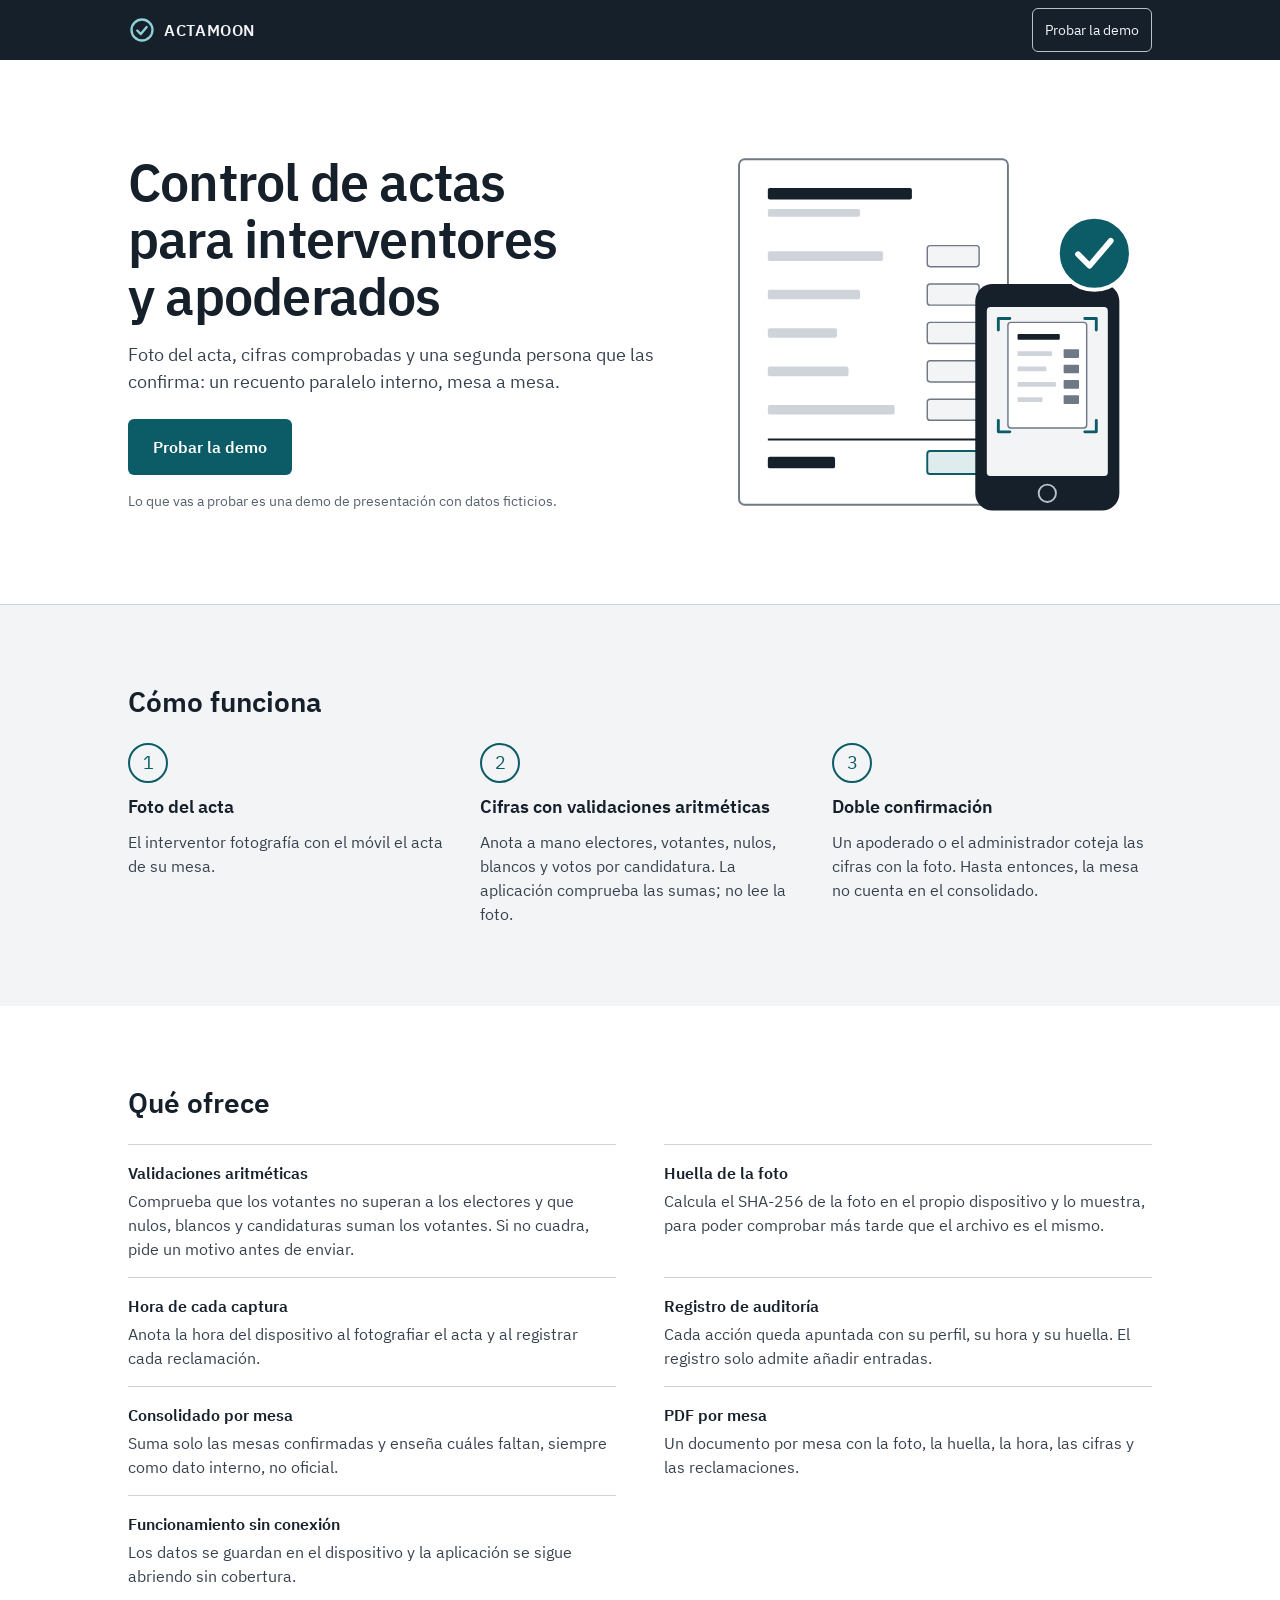
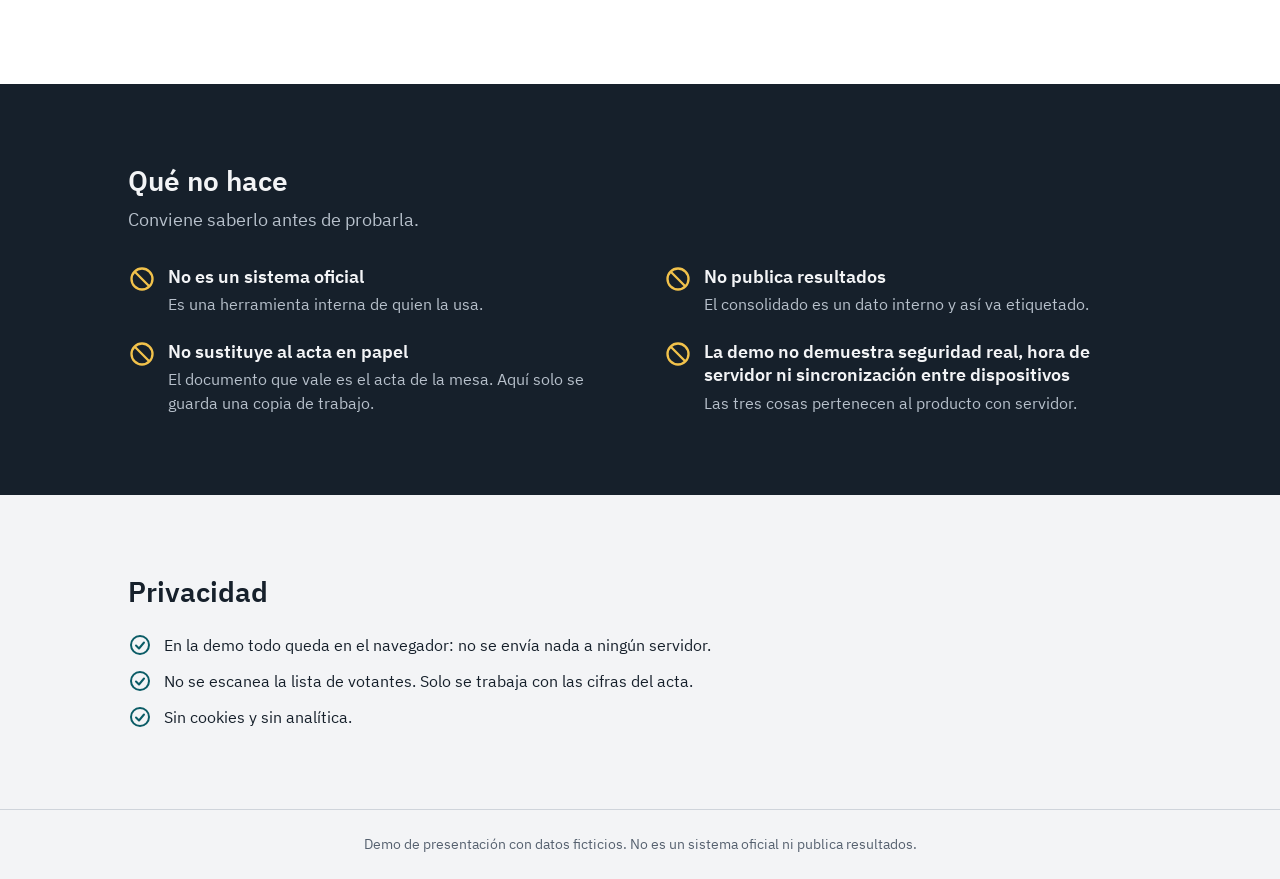
==== portada.html @ 21c66488 "Portada de presentación (portada.html) con textos en config.js y contacto vacío por defecto Co-Autho" ====
<!doctype html>
<html lang="es">
<head>
  <meta charset="utf-8">
  <meta name="viewport" content="width=device-width, initial-scale=1, viewport-fit=cover">
  <meta http-equiv="Content-Security-Policy" content="default-src 'self'; img-src 'self' blob: data:; object-src 'none'; base-uri 'none'; form-action 'none'">
  <meta name="robots" content="noindex, nofollow">
  <meta name="referrer" content="no-referrer">
  <meta name="description" content="ACTAMOON: control de actas para interventores y apoderados. Demo de presentación con datos ficticios; no es un sistema oficial ni publica resultados.">
  <meta name="theme-color" content="#16202b">
  <title>ACTAMOON · Control de actas para interventores y apoderados</title>
  <link rel="icon" href="assets/icons/favicon.svg" type="image/svg+xml">
  <link rel="preload" href="assets/fonts/IBMPlexSans-Regular-Latin1.woff2" as="font" type="font/woff2" crossorigin>
  <link rel="preload" href="assets/fonts/IBMPlexSans-SemiBold-Latin1.woff2" as="font" type="font/woff2" crossorigin>
  <link rel="stylesheet" href="assets/css/tokens.css">
  <link rel="stylesheet" href="assets/css/app.css">
  <link rel="stylesheet" href="assets/css/portada.css">
  <link rel="modulepreload" href="js/config.js">
  <link rel="modulepreload" href="js/contacto.js">
  <link rel="modulepreload" href="js/ui.js">
  <script type="module" src="js/portada.js"></script>
</head>
<body class="portada">
  <a class="salto" href="#contenido">Saltar al contenido</a>

  <header class="cabecera">
    <a class="marca" href="portada.html">
      <svg class="marca__sello" viewBox="0 0 24 24" aria-hidden="true" focusable="false"><path d="M12 21a9 9 0 1 0 0-18 9 9 0 0 0 0 18z M8 12.5l3 3 5-6"/></svg>
      <span class="marca__nombre">ACTAMOON</span>
    </a>
    <a class="cabecera__perfil" id="entrar-demo" href="./"></a>
  </header>

  <main id="contenido" tabindex="-1">
    <noscript><p class="ancho">ACTAMOON necesita JavaScript para mostrar esta página.</p></noscript>
  </main>

  <footer class="pie">
    <p id="pie-aviso"></p>
  </footer>
</body>
</html>
---- assets/css/tokens.css ----
/* Tokens de ACTAMOON: tinta + petroleo.
   scripts/verifica-contraste.py lee los colores de este archivo: si se anade
   un par texto/fondo nuevo, hay que anadirlo alli. */

@font-face {
  font-family: "IBM Plex Sans";
  font-style: normal;
  font-weight: 400;
  font-display: swap;
  src: url("../fonts/IBMPlexSans-Regular-Latin1.woff2") format("woff2");
}

@font-face {
  font-family: "IBM Plex Sans";
  font-style: normal;
  font-weight: 600;
  font-display: swap;
  src: url("../fonts/IBMPlexSans-SemiBold-Latin1.woff2") format("woff2");
}

@font-face {
  font-family: "IBM Plex Mono";
  font-style: normal;
  font-weight: 400;
  font-display: swap;
  src: url("../fonts/IBMPlexMono-Regular-Latin1.woff2") format("woff2");
}

:root {
  /* Fondos */
  --bg: #f3f4f6;
  --surface: #ffffff;
  --surface-2: #e8ebef;

  /* Texto */
  --ink: #16202b;
  --ink-2: #37424f;
  --muted: #56616f;

  /* Lineas: --line es decorativa, --line-strong delimita controles (3:1) */
  --line: #cfd4db;
  --line-strong: #6f7986;

  /* Acento */
  --accent: #0b5c66;
  --accent-hover: #08474f;
  --accent-tint: #dfecee;

  /* Sobre tinta (cabecera y barra inferior) */
  --on-dark: #f3f4f6;
  --on-dark-muted: #b7c0cb;
  --accent-on-dark: #8fd0d8;

  /* Aviso de demo */
  --aviso: #f2c24b;

  /* Estados: siempre con icono y texto, nunca solo color */
  --ok: #1c6b3c;
  --ok-tint: #e1f0e6;
  --pend: #7a4a00;
  --pend-tint: #faedd2;
  --err: #a1261d;
  --err-hover: #7f1d16;
  --err-tint: #fae5e2;

  /* Tipografia */
  --font-sans: "IBM Plex Sans", system-ui, -apple-system, "Segoe UI", Roboto, Arial, sans-serif;
  --font-mono: "IBM Plex Mono", ui-monospace, Consolas, "Courier New", monospace;
  --text-xs: 0.8125rem;
  --text-sm: 0.875rem;
  --text-md: 1rem;
  --text-lg: 1.125rem;
  --text-xl: 1.375rem;
  --text-2xl: 1.75rem;

  /* Espaciado */
  --s-1: 0.25rem;
  --s-2: 0.5rem;
  --s-3: 0.75rem;
  --s-4: 1rem;
  --s-6: 1.5rem;
  --s-8: 2rem;
  --s-12: 3rem;

  /* Forma */
  --radius-sm: 4px;
  --radius: 6px;
  --control: 3.5rem; /* alto de boton: 56px */

  /* Capas */
  --z-banner: 10;
  --z-nav: 20;
}
---- assets/css/app.css ----
/* ACTAMOON: movil primero. El escritorio empieza en 64rem (1024px). */

*,
*::before,
*::after {
  box-sizing: border-box;
}

html {
  -webkit-text-size-adjust: 100%;
  text-size-adjust: 100%;
  /* Que el foco no quede tapado por el banner ni por la barra inferior. */
  scroll-padding: 4.5rem 0 calc(5rem + env(safe-area-inset-bottom));
}

body {
  --nav-alto: 4rem;
  margin: 0;
  min-height: 100dvh;
  display: flex;
  flex-direction: column;
  padding-bottom: calc(var(--nav-alto) + env(safe-area-inset-bottom));
  background: var(--bg);
  color: var(--ink-2);
  font-family: var(--font-sans);
  font-size: var(--text-md);
  line-height: 1.5;
}

h1,
h2 {
  margin: 0;
  color: var(--ink);
  font-weight: 600;
  line-height: 1.2;
  text-wrap: balance;
}

h1 {
  font-size: var(--text-2xl);
}

h2 {
  font-size: var(--text-lg);
}

p,
ul,
dl,
dd {
  margin: 0;
}

ul[role="list"] {
  padding: 0;
  list-style: none;
}

a {
  color: var(--accent);
  text-underline-offset: 0.2em;
}

a:hover {
  color: var(--accent-hover);
}

:focus-visible {
  outline: 3px solid var(--accent);
  outline-offset: 2px;
}

/* El titulo recibe el foco al cambiar de vista; no es un control. */
h1:focus {
  outline: none;
}

.icono {
  flex: none;
  width: 1.5rem;
  height: 1.5rem;
  fill: none;
  stroke: currentColor;
  stroke-width: 2;
  stroke-linecap: round;
  stroke-linejoin: round;
}

.oculto {
  position: absolute;
  width: 1px;
  height: 1px;
  overflow: hidden;
  clip-path: inset(50%);
  white-space: nowrap;
}

.salto {
  position: absolute;
  left: var(--s-2);
  top: -6rem;
  z-index: calc(var(--z-nav) + 1);
  padding: var(--s-3) var(--s-4);
  background: var(--surface);
  color: var(--ink);
  font-weight: 600;
}

.salto:focus {
  top: var(--s-2);
}

/* ---- Banner de demo: siempre a la vista ---------------------------------- */

.banner {
  position: sticky;
  top: 0;
  z-index: var(--z-banner);
  display: flex;
  align-items: center;
  justify-content: center;
  gap: var(--s-2);
  padding: var(--s-2) var(--s-4);
  padding-top: calc(var(--s-2) + env(safe-area-inset-top));
  background: var(--aviso);
  color: var(--ink);
  font-size: var(--text-xs);
  line-height: 1.35;
}

.banner .icono {
  width: 1.25rem;
  height: 1.25rem;
}

/* ---- Cabecera ------------------------------------------------------------- */

.cabecera {
  display: flex;
  align-items: center;
  gap: var(--s-4);
  padding: var(--s-2) var(--s-4);
  background: var(--ink);
  color: var(--on-dark);
}

.cabecera :focus-visible {
  outline-color: var(--aviso);
}

.marca {
  display: flex;
  align-items: center;
  gap: var(--s-2);
  min-height: 2.75rem;
  color: var(--on-dark);
  font-weight: 600;
  letter-spacing: 0.04em;
  text-decoration: none;
}

.marca:hover {
  color: var(--on-dark);
}

.marca__sello {
  width: 1.75rem;
  height: 1.75rem;
  fill: none;
  stroke: var(--accent-on-dark);
  stroke-width: 2;
  stroke-linecap: round;
  stroke-linejoin: round;
}

.cabecera__ambito {
  display: none;
  color: var(--on-dark-muted);
  font-size: var(--text-sm);
}

.cabecera__perfil {
  display: flex;
  align-items: center;
  gap: var(--s-2);
  min-height: 2.75rem;
  margin-left: auto;
  padding: 0 var(--s-3);
  border: 1px solid var(--on-dark-muted);
  border-radius: var(--radius);
  color: var(--on-dark);
  font-size: var(--text-sm);
  text-decoration: none;
}

.cabecera__perfil:hover {
  border-color: var(--on-dark);
  color: var(--on-dark);
}

/* ---- Navegacion: barra inferior en movil, lateral en escritorio ---------- */

.nav {
  position: fixed;
  inset: auto 0 0;
  z-index: var(--z-nav);
  padding-bottom: env(safe-area-inset-bottom);
  background: var(--ink);
}

.nav ul {
  display: flex;
  margin: 0;
}

.nav li {
  flex: 1;
}

.nav a {
  display: flex;
  flex-direction: column;
  align-items: center;
  justify-content: center;
  gap: var(--s-1);
  height: var(--nav-alto);
  border-top: 3px solid transparent;
  color: var(--on-dark-muted);
  font-size: var(--text-xs);
  text-decoration: none;
}

.nav a:hover {
  color: var(--on-dark);
}

.nav a[aria-current="page"] {
  border-top-color: var(--accent-on-dark);
  color: var(--on-dark);
  font-weight: 600;
}

.nav a:focus-visible {
  outline-color: var(--aviso);
  outline-offset: -3px;
}

/* ---- Contenido ------------------------------------------------------------ */

main {
  flex: 1;
  width: 100%;
  padding: var(--s-6) var(--s-4) var(--s-8);
}

main:focus {
  outline: none;
}

.vista {
  display: flex;
  flex-direction: column;
  gap: var(--s-6);
  max-width: 44rem;
  margin: 0 auto;
}

.vista--texto p,
.vista--texto dd {
  max-width: 65ch;
  text-wrap: pretty;
}

.entradilla {
  margin-top: calc(var(--s-4) * -1);
  color: var(--muted);
}

.grupo {
  display: flex;
  flex-direction: column;
  align-items: flex-start;
  gap: var(--s-3);
}

.grupo > ul {
  align-self: stretch;
}

.vacio {
  display: flex;
  flex-direction: column;
  align-items: flex-start;
  gap: var(--s-4);
}

.volver {
  display: inline-flex;
  align-items: center;
  align-self: flex-start;
  gap: var(--s-1);
  min-height: 2.75rem;
  margin: calc(var(--s-3) * -1) 0 calc(var(--s-4) * -1) calc(var(--s-1) * -1);
  font-weight: 600;
  text-decoration: none;
}

/* ---- Botones -------------------------------------------------------------- */

.boton {
  display: inline-flex;
  align-items: center;
  justify-content: center;
  gap: var(--s-2);
  min-height: var(--control);
  padding: 0 var(--s-6);
  border: 1px solid transparent;
  border-radius: var(--radius);
  background: var(--accent);
  color: var(--surface);
  font: inherit;
  font-weight: 600;
  cursor: pointer;
  touch-action: manipulation;
  transition: background-color 150ms ease-out;
}

.boton:hover {
  background: var(--accent-hover);
}

.boton--secundario {
  border-color: var(--line-strong);
  background: var(--surface);
  color: var(--ink);
}

.boton--secundario:hover {
  background: var(--surface-2);
}

.boton--peligro {
  background: var(--err);
}

.boton--peligro:hover {
  background: var(--err-hover);
}

/* ---- Selector de perfil --------------------------------------------------- */

.perfiles {
  display: grid;
  grid-template-columns: repeat(auto-fill, minmax(15rem, 1fr));
  gap: var(--s-2);
}

.perfil {
  display: grid;
  grid-template-columns: 1fr auto;
  align-items: center;
  gap: 0 var(--s-3);
  width: 100%;
  min-height: 4rem;
  padding: var(--s-2) var(--s-4);
  border: 1px solid var(--line-strong);
  border-radius: var(--radius);
  background: var(--surface);
  color: var(--ink);
  font: inherit;
  text-align: left;
  cursor: pointer;
  touch-action: manipulation;
  transition: background-color 150ms ease-out;
}

.perfil:hover {
  background: var(--surface-2);
}

.perfil[aria-pressed="true"] {
  border-color: var(--accent);
  box-shadow: inset 0 0 0 1px var(--accent);
  background: var(--accent-tint);
}

.perfil__nombre {
  font-weight: 600;
}

.perfil__ambito {
  grid-column: 1;
  color: var(--ink-2);
  font-size: var(--text-sm);
}

.perfil__activo {
  grid-column: 2;
  grid-row: 1 / span 2;
  color: var(--accent);
  font-size: var(--text-sm);
  font-weight: 600;
}

/* ---- Notas, avisos y chips ------------------------------------------------ */

.nota,
.aviso {
  display: flex;
  align-items: flex-start;
  gap: var(--s-2);
  padding: var(--s-3) var(--s-4);
  border: 1px solid;
  border-radius: var(--radius);
  color: var(--ink);
}

.nota--pend {
  border-color: var(--pend);
  background: var(--pend-tint);
}

.nota--pend .icono {
  color: var(--pend);
}

.avisos {
  position: fixed;
  inset: auto var(--s-4) calc(var(--nav-alto) + env(safe-area-inset-bottom) + var(--s-3));
  z-index: var(--z-nav);
  display: flex;
  justify-content: center;
  pointer-events: none;
}

.aviso {
  max-width: 32rem;
  pointer-events: auto;
}

.aviso--ok {
  border-color: var(--ok);
  background: var(--ok-tint);
}

.aviso--ok .icono {
  color: var(--ok);
}

.aviso--error {
  border-color: var(--err);
  background: var(--err-tint);
}

.aviso--error .icono {
  color: var(--err);
}

.chip {
  display: inline-flex;
  align-items: center;
  gap: var(--s-1);
  padding: var(--s-1) var(--s-3) var(--s-1) var(--s-2);
  border-radius: var(--radius-sm);
  font-size: var(--text-sm);
  font-weight: 600;
  white-space: nowrap;
}

.chip .icono {
  width: 1.125rem;
  height: 1.125rem;
}

.chip--pend {
  background: var(--pend-tint);
  color: var(--pend);
}

/* ---- Listas de mesas ------------------------------------------------------ */

.filas {
  border: 1px solid var(--line);
  border-radius: var(--radius);
  background: var(--surface);
}

.filas li + li {
  border-top: 1px solid var(--line);
}

.fila {
  display: flex;
  align-items: center;
  gap: var(--s-3);
  min-height: var(--control);
  padding: var(--s-2) var(--s-3) var(--s-2) var(--s-4);
  color: var(--ink);
  text-decoration: none;
}

.fila:hover {
  background: var(--surface-2);
  color: var(--ink);
}

.fila:focus-visible {
  outline-offset: -3px;
}

.fila__titulo {
  flex: 1;
  font-weight: 600;
  font-variant-numeric: tabular-nums;
}

.fila > .icono {
  color: var(--muted);
}

/* ---- Ficha de mesa y limites de la demo ----------------------------------- */

.ficha {
  display: grid;
  grid-template-columns: repeat(auto-fill, minmax(10rem, 1fr));
  gap: var(--s-4);
  padding: var(--s-4);
  border: 1px solid var(--line);
  border-radius: var(--radius);
  background: var(--surface);
}

.ficha dt {
  color: var(--muted);
  font-size: var(--text-sm);
}

.ficha dd {
  color: var(--ink);
  font-weight: 600;
}

.limites {
  display: flex;
  flex-direction: column;
  gap: var(--s-4);
}

.limites dt {
  color: var(--ink);
  font-weight: 600;
}

/* ---- Tablas --------------------------------------------------------------- */

.tabla {
  width: 100%;
  border-collapse: collapse;
  font-variant-numeric: tabular-nums;
}

.tabla caption {
  padding-bottom: var(--s-2);
  text-align: left;
}

.tabla__titulo {
  color: var(--ink);
  font-size: var(--text-lg);
  font-weight: 600;
}

.tabla__nota {
  margin-left: var(--s-3);
  color: var(--muted);
}

.tabla th,
.tabla td {
  padding: var(--s-3) var(--s-4);
  border-bottom: 1px solid var(--line);
  background: var(--surface);
  text-align: left;
}

.tabla thead th {
  background: var(--surface-2);
  color: var(--ink-2);
  font-size: var(--text-sm);
  font-weight: 600;
}

.tabla tbody th {
  width: 50%;
  font-weight: 600;
}

.tabla a {
  display: inline-block;
  padding: var(--s-2) 0;
}

/* ---- Pie ------------------------------------------------------------------ */

.pie {
  display: flex;
  flex-direction: column;
  gap: var(--s-1);
  padding: var(--s-4);
  border-top: 1px solid var(--line);
  color: var(--muted);
  font-size: var(--text-sm);
}

.pie a {
  display: inline-flex;
  align-items: center;
  min-height: 2.75rem;
}

/* ---- Dialogo de confirmacion ---------------------------------------------- */

.dialogo {
  width: min(28rem, calc(100vw - 2rem));
  padding: var(--s-6);
  border: 1px solid var(--line-strong);
  border-radius: var(--radius);
  background: var(--surface);
  color: var(--ink-2);
}

.dialogo::backdrop {
  background: rgb(22 32 43 / 0.6);
}

.dialogo h2 {
  margin-bottom: var(--s-3);
  font-size: var(--text-xl);
}

.dialogo__acciones {
  display: flex;
  flex-wrap: wrap;
  justify-content: flex-end;
  gap: var(--s-3);
  margin-top: var(--s-6);
}

.dialogo__acciones .boton {
  flex: 1 1 10rem;
}

/* ---- Escritorio ----------------------------------------------------------- */

@media (min-width: 64rem) {
  html {
    scroll-padding-bottom: 0;
  }

  body {
    display: grid;
    grid-template-columns: 15rem 1fr;
    grid-template-rows: auto auto 1fr auto;
    grid-template-areas:
      "banner banner"
      "cabecera cabecera"
      "nav contenido"
      "nav pie";
    padding-bottom: 0;
  }

  .banner {
    grid-area: banner;
    font-size: var(--text-sm);
  }

  .cabecera {
    grid-area: cabecera;
    padding: var(--s-2) var(--s-6);
  }

  .cabecera__ambito {
    display: inline;
  }

  .nav {
    grid-area: nav;
    position: static;
    padding: var(--s-4) var(--s-3);
    border-right: 1px solid var(--line);
    background: var(--surface);
  }

  .nav ul {
    position: sticky;
    top: 4rem;
    flex-direction: column;
    gap: var(--s-1);
  }

  .nav a {
    flex-direction: row;
    justify-content: flex-start;
    gap: var(--s-3);
    height: 3rem;
    padding: 0 var(--s-3);
    border-top: 0;
    border-radius: var(--radius);
    color: var(--ink-2);
    font-size: var(--text-md);
  }

  .nav a:hover {
    background: var(--surface-2);
    color: var(--ink);
  }

  .nav a[aria-current="page"] {
    background: var(--accent-tint);
    color: var(--accent);
  }

  .nav a:focus-visible {
    outline-color: var(--accent);
  }

  main {
    grid-area: contenido;
    padding: var(--s-8) var(--s-12) var(--s-12);
  }

  .vista {
    max-width: 56rem;
    margin: 0;
  }

  .pie {
    grid-area: pie;
    flex-direction: row;
    align-items: center;
    justify-content: space-between;
    padding: var(--s-2) var(--s-12);
  }

  .avisos {
    inset: auto var(--s-6) var(--s-6) auto;
  }
}

@media (prefers-reduced-motion: reduce) {
  * {
    transition: none !important;
  }
}
---- assets/css/portada.css ----
/* Portada de presentacion. Se apoya en tokens.css y en los componentes de
   app.css (cabecera, marca, boton, pie, icono); aqui solo va lo propio.
   Cortes: 37.5rem (600px) y 56.25rem (900px). */

body.portada {
  display: block;
  padding-bottom: 0;
}

html:has(body.portada) {
  scroll-padding: 0;
}

/* El alto minimo evita que el pie salte cuando portada.js pinta el contenido. */
.portada main {
  min-height: 100vh;
  padding: 0;
}

.portada h3 {
  margin: 0;
  color: var(--ink);
  font-size: var(--text-lg);
  font-weight: 600;
  line-height: 1.3;
  text-wrap: balance;
}

.ancho {
  max-width: 68rem;
  margin: 0 auto;
  padding: 0 var(--s-4);
}

.banda {
  padding: var(--s-12) 0;
}

.banda h2 {
  margin-bottom: var(--s-6);
  font-size: var(--text-2xl);
}

.banda--clara,
.hero {
  background: var(--surface);
}

.banda--pagina {
  background: var(--bg);
}

/* ---- Hero ----------------------------------------------------------------- */

.hero {
  border-bottom: 1px solid var(--line);
}

.hero .ancho {
  display: grid;
  gap: var(--s-8);
}

.hero h1 {
  max-width: 16ch;
  font-size: clamp(2rem, 1.2rem + 3.6vw, 3.25rem);
  letter-spacing: -0.015em;
  line-height: 1.1;
}

.hero__frase {
  max-width: 34rem;
  margin-top: var(--s-4);
  color: var(--ink-2);
  font-size: var(--text-lg);
  text-wrap: pretty;
}

.hero__acciones {
  display: flex;
  flex-direction: column;
  gap: var(--s-3);
  margin-top: var(--s-6);
}

.hero__acciones .boton {
  text-decoration: none;
}

.hero__nota {
  margin-top: var(--s-4);
  color: var(--muted);
  font-size: var(--text-sm);
}

.hero__imagen {
  display: block;
  width: 100%;
  max-width: 26rem;
  height: auto;
  margin: 0 auto;
}

/* ---- Como funciona: una secuencia real, por eso va numerada --------------- */

.pasos {
  display: grid;
  gap: var(--s-6);
  margin: 0;
  padding: 0;
  list-style: none;
  counter-reset: paso;
}

.pasos li {
  display: grid;
  grid-template-columns: auto 1fr;
  gap: var(--s-1) var(--s-4);
  counter-increment: paso;
}

.pasos li::before {
  content: counter(paso);
  grid-row: 1 / span 2;
  width: 2.5rem;
  height: 2.5rem;
  border: 2px solid var(--accent);
  border-radius: 50%;
  color: var(--accent);
  font-family: var(--font-mono);
  font-size: var(--text-lg);
  line-height: calc(2.5rem - 4px);
  text-align: center;
}

.pasos h3 {
  align-self: center;
}

.pasos p {
  grid-column: 2;
  max-width: 34rem;
}

/* ---- Que ofrece ----------------------------------------------------------- */

.ofrece {
  display: grid;
  gap: 0 var(--s-12);
}

.ofrece > div {
  padding: var(--s-4) 0;
  border-top: 1px solid var(--line);
}

.ofrece dt {
  color: var(--ink);
  font-weight: 600;
}

.ofrece dd {
  max-width: 34rem;
  margin-top: var(--s-1);
}

/* ---- Que no hace: la banda mas visible de la pagina ----------------------- */

.banda--tinta {
  background: var(--ink);
  color: var(--on-dark-muted);
}

.banda--tinta h2,
.banda--tinta h3 {
  color: var(--on-dark);
}

.banda--tinta h2 {
  margin-bottom: var(--s-2);
}

.banda__entradilla {
  margin-bottom: var(--s-8);
  font-size: var(--text-lg);
}

.nohace {
  display: grid;
  gap: var(--s-6) var(--s-12);
}

.nohace li {
  display: flex;
  gap: var(--s-3);
}

.nohace .icono {
  width: 1.75rem;
  height: 1.75rem;
  color: var(--aviso);
}

.nohace p {
  margin-top: var(--s-1);
}

/* ---- Privacidad ----------------------------------------------------------- */

.privacidad {
  display: grid;
  gap: var(--s-3);
}

.privacidad li {
  display: flex;
  gap: var(--s-3);
  max-width: 40rem;
  color: var(--ink);
}

.privacidad .icono {
  color: var(--accent);
}

/* ---- Pie ------------------------------------------------------------------ */

.portada .pie {
  padding: var(--s-6) var(--s-4);
  text-align: center;
}

/* ---- 600px ---------------------------------------------------------------- */

@media (min-width: 37.5rem) {
  .ancho {
    padding: 0 var(--s-8);
  }

  .hero__acciones {
    flex-direction: row;
    flex-wrap: wrap;
  }

  .ofrece,
  .nohace {
    grid-template-columns: 1fr 1fr;
  }
}

/* ---- 900px ---------------------------------------------------------------- */

@media (min-width: 56.25rem) {
  .banda {
    padding: 5rem 0;
  }

  .portada .cabecera {
    padding-inline: max(var(--s-8), calc((100% - 68rem) / 2 + var(--s-8)));
  }

  .hero .ancho {
    grid-template-columns: 1.15fr 1fr;
    align-items: center;
  }

  .hero__imagen {
    max-width: none;
  }

  .pasos {
    grid-template-columns: repeat(3, 1fr);
    gap: var(--s-8);
  }

  .pasos li {
    grid-template-columns: 1fr;
    align-content: start;
    gap: var(--s-3);
  }

  .pasos li::before {
    grid-row: auto;
  }

  .pasos p {
    grid-column: 1;
  }
}

@media (min-width: 64rem) {
  .portada .pie {
    display: block;
  }
}
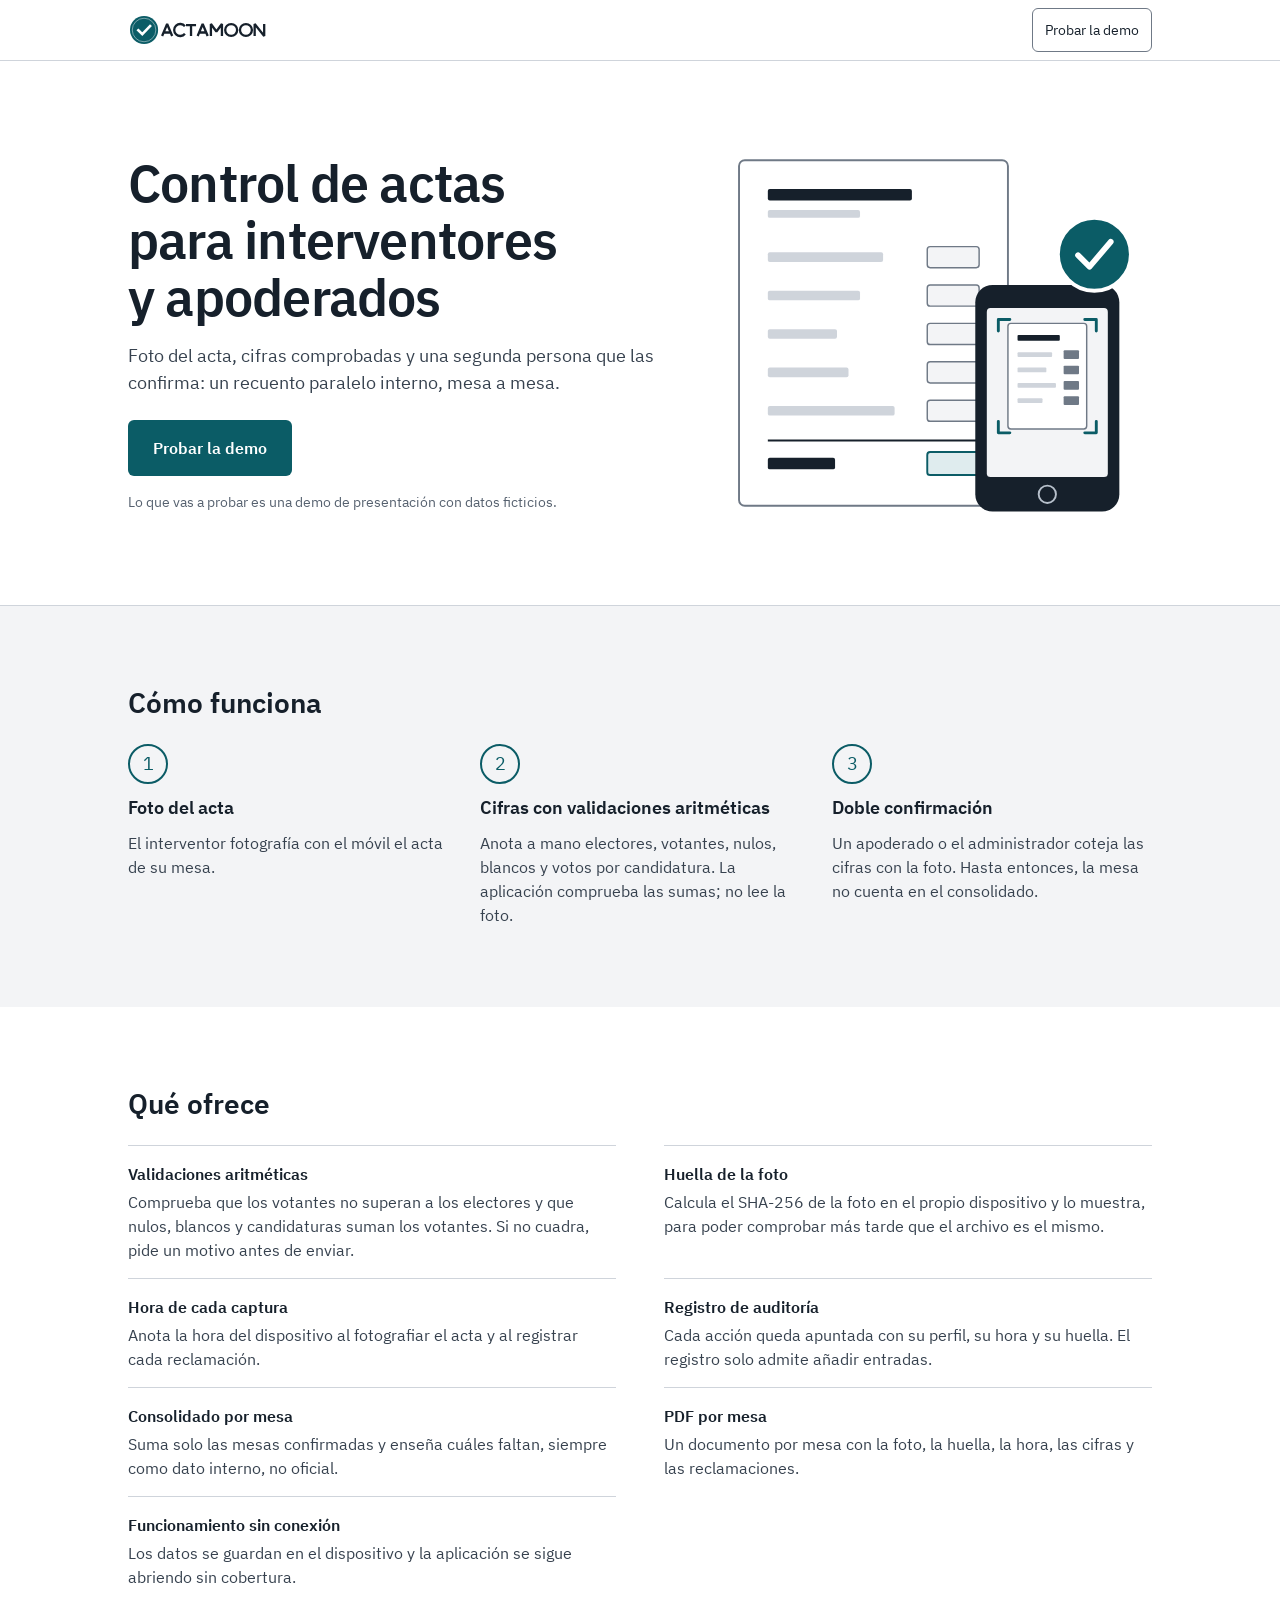
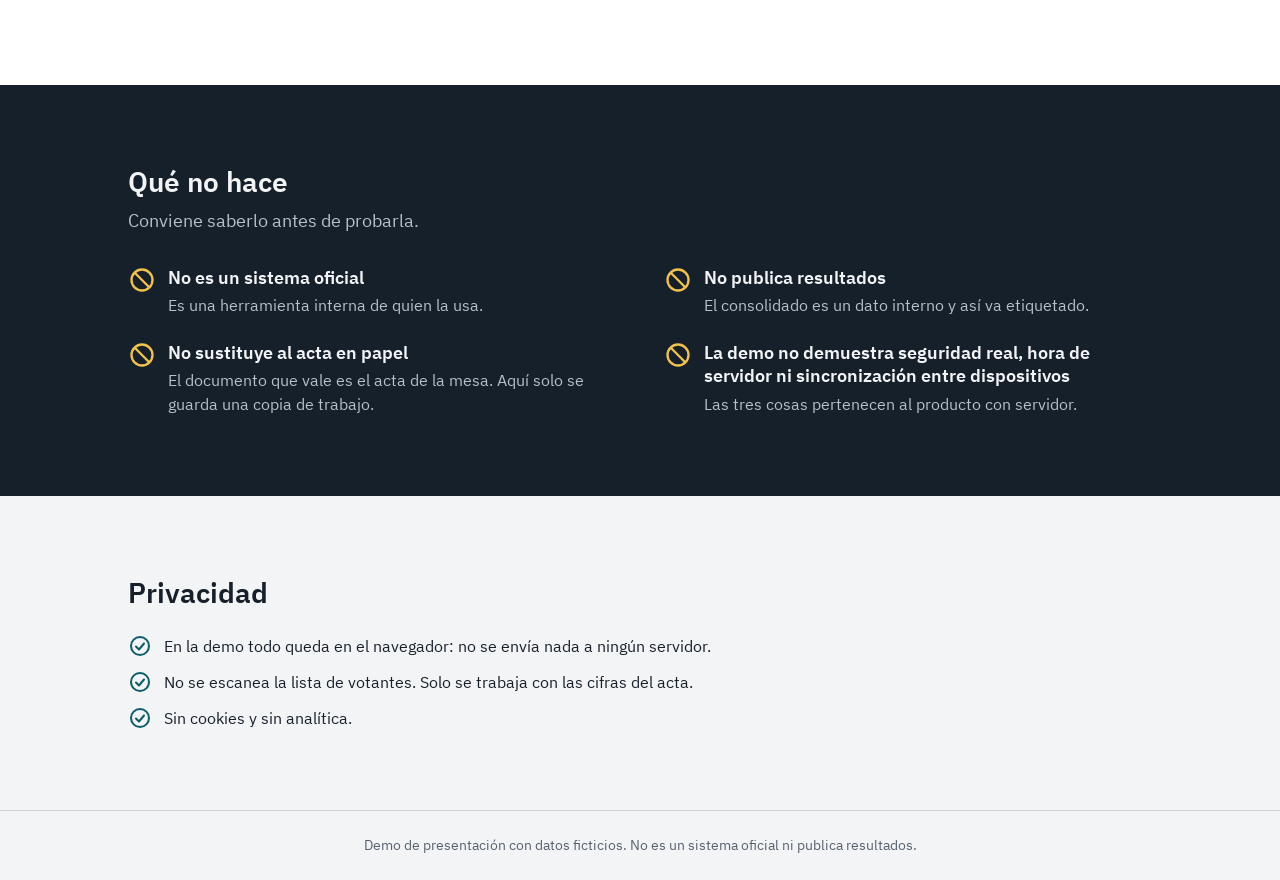
==== commit 9003cdd6: "Logo de ACTAMOON en la cabecera, favicon y apple-touch-icon; la cabecera pasa a fondo claro Co-Autho" ====
--- a/portada.html
+++ b/portada.html
@@ -7,9 +7,10 @@
   <meta name="robots" content="noindex, nofollow">
   <meta name="referrer" content="no-referrer">
   <meta name="description" content="ACTAMOON: control de actas para interventores y apoderados. Demo de presentación con datos ficticios; no es un sistema oficial ni publica resultados.">
-  <meta name="theme-color" content="#16202b">
+  <meta name="theme-color" content="#ffffff">
   <title>ACTAMOON · Control de actas para interventores y apoderados</title>
-  <link rel="icon" href="assets/icons/favicon.svg" type="image/svg+xml">
+  <link rel="icon" type="image/svg+xml" href="assets/img/actamoon-logo.svg">
+  <link rel="apple-touch-icon" href="assets/icons/apple-touch-icon.png">
   <link rel="preload" href="assets/fonts/IBMPlexSans-Regular-Latin1.woff2" as="font" type="font/woff2" crossorigin>
   <link rel="preload" href="assets/fonts/IBMPlexSans-SemiBold-Latin1.woff2" as="font" type="font/woff2" crossorigin>
   <link rel="stylesheet" href="assets/css/tokens.css">
@@ -25,8 +26,7 @@
 
   <header class="cabecera">
     <a class="marca" href="portada.html">
-      <svg class="marca__sello" viewBox="0 0 24 24" aria-hidden="true" focusable="false"><path d="M12 21a9 9 0 1 0 0-18 9 9 0 0 0 0 18z M8 12.5l3 3 5-6"/></svg>
-      <span class="marca__nombre">ACTAMOON</span>
+      <img src="assets/img/actamoon-logo.svg" alt="ACTAMOON" width="275" height="64">
     </a>
     <a class="cabecera__perfil" id="entrar-demo" href="./"></a>
   </header>
--- a/assets/css/app.css
+++ b/assets/css/app.css
@@ -140,42 +140,28 @@
   align-items: center;
   gap: var(--s-4);
   padding: var(--s-2) var(--s-4);
-  background: var(--ink);
-  color: var(--on-dark);
-}
-
-.cabecera :focus-visible {
-  outline-color: var(--aviso);
-}
-
+  border-bottom: 1px solid var(--line);
+  background: var(--surface);
+  color: var(--ink);
+}
+
+/* El logo es para fondo claro: rotulo en tinta y sello en petroleo. */
 .marca {
   display: flex;
-  align-items: center;
-  gap: var(--s-2);
+  flex: none;
+  align-items: center;
   min-height: 2.75rem;
-  color: var(--on-dark);
-  font-weight: 600;
-  letter-spacing: 0.04em;
-  text-decoration: none;
-}
-
-.marca:hover {
-  color: var(--on-dark);
-}
-
-.marca__sello {
-  width: 1.75rem;
+}
+
+.marca img {
+  display: block;
+  width: auto;
   height: 1.75rem;
-  fill: none;
-  stroke: var(--accent-on-dark);
-  stroke-width: 2;
-  stroke-linecap: round;
-  stroke-linejoin: round;
 }
 
 .cabecera__ambito {
   display: none;
-  color: var(--on-dark-muted);
+  color: var(--muted);
   font-size: var(--text-sm);
 }
 
@@ -183,19 +169,26 @@
   display: flex;
   align-items: center;
   gap: var(--s-2);
+  min-width: 0;
   min-height: 2.75rem;
   margin-left: auto;
   padding: 0 var(--s-3);
-  border: 1px solid var(--on-dark-muted);
+  border: 1px solid var(--line-strong);
   border-radius: var(--radius);
-  color: var(--on-dark);
+  color: var(--ink);
   font-size: var(--text-sm);
   text-decoration: none;
+  white-space: nowrap;
+}
+
+.cabecera__perfil span:not(.oculto) {
+  overflow: hidden;
+  text-overflow: ellipsis;
 }
 
 .cabecera__perfil:hover {
-  border-color: var(--on-dark);
-  color: var(--on-dark);
+  background: var(--surface-2);
+  color: var(--ink);
 }
 
 /* ---- Navegacion: barra inferior en movil, lateral en escritorio ---------- */
@@ -679,6 +672,10 @@
     padding: var(--s-2) var(--s-6);
   }
 
+  .marca img {
+    height: 2rem;
+  }
+
   .cabecera__ambito {
     display: inline;
   }
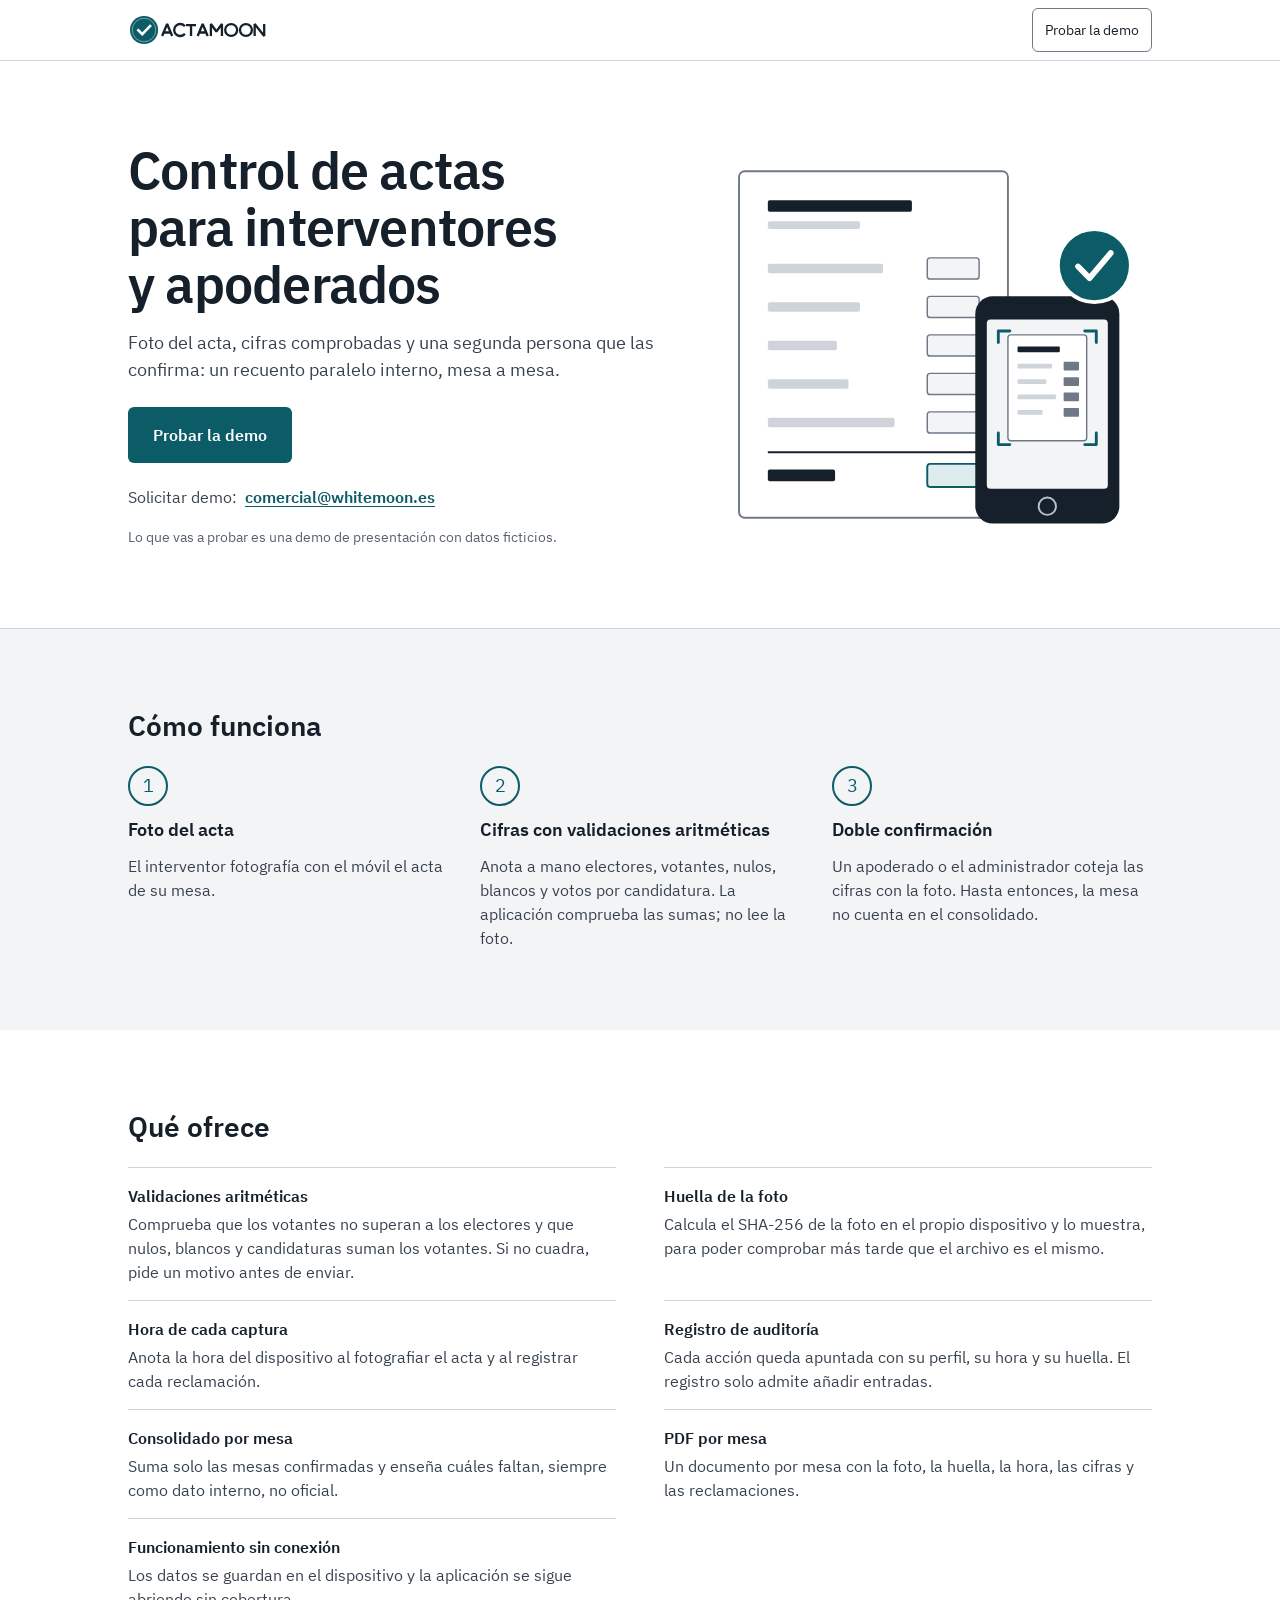
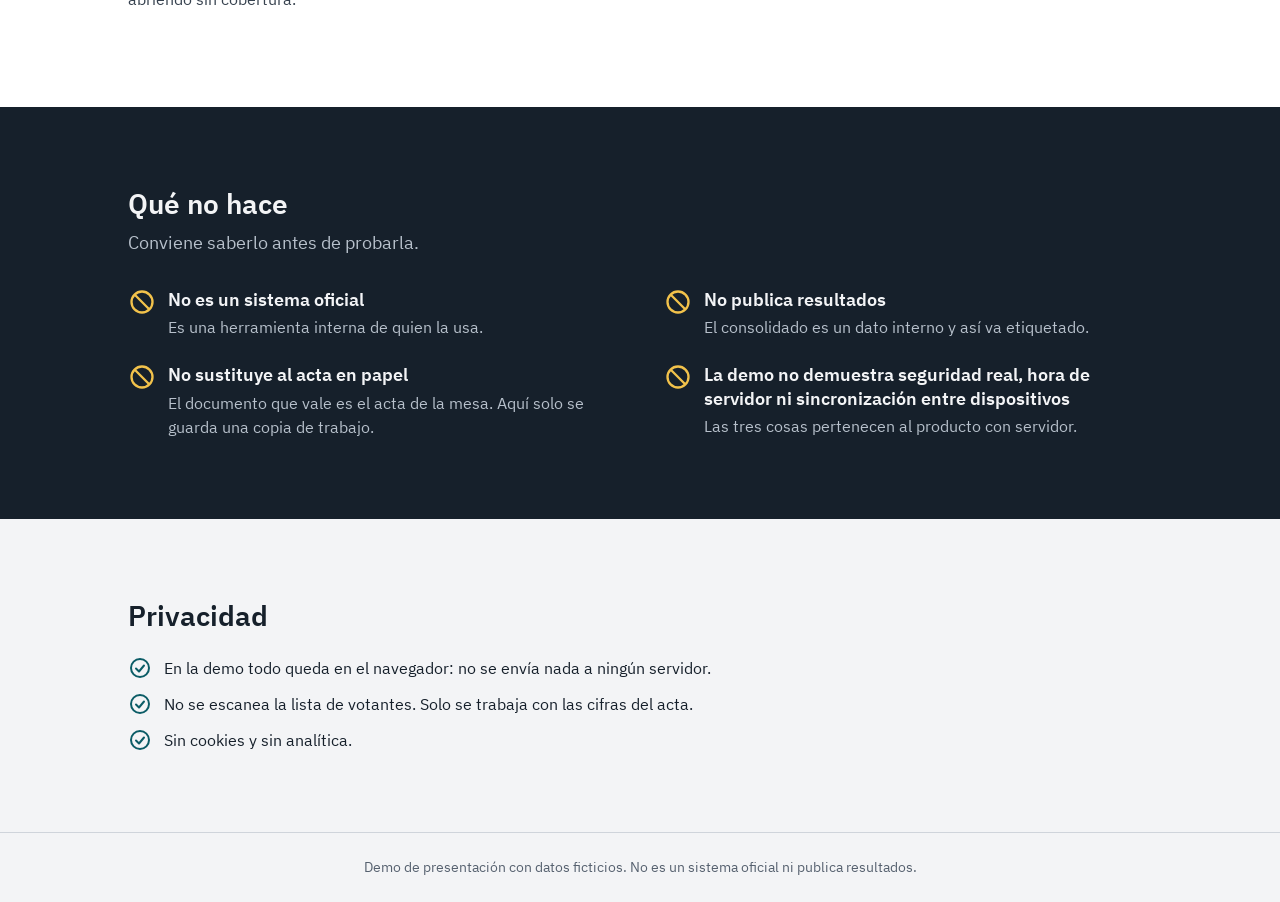
==== commit 0bf652e7: "Fase 5: uso sin conexión con Service Worker y manifest, y avisos de conexión y de versión nueva Co-A" ====
--- a/portada.html
+++ b/portada.html
@@ -9,8 +9,9 @@
   <meta name="description" content="ACTAMOON: control de actas para interventores y apoderados. Demo de presentación con datos ficticios; no es un sistema oficial ni publica resultados.">
   <meta name="theme-color" content="#ffffff">
   <title>ACTAMOON · Control de actas para interventores y apoderados</title>
-  <link rel="icon" type="image/svg+xml" href="assets/img/actamoon-logo.svg">
+  <link rel="icon" type="image/svg+xml" href="assets/icons/actamoon-favicon.svg">
   <link rel="apple-touch-icon" href="assets/icons/apple-touch-icon.png">
+  <link rel="manifest" href="manifest.webmanifest">
   <link rel="preload" href="assets/fonts/IBMPlexSans-Regular-Latin1.woff2" as="font" type="font/woff2" crossorigin>
   <link rel="preload" href="assets/fonts/IBMPlexSans-SemiBold-Latin1.woff2" as="font" type="font/woff2" crossorigin>
   <link rel="stylesheet" href="assets/css/tokens.css">
@@ -18,6 +19,7 @@
   <link rel="stylesheet" href="assets/css/portada.css">
   <link rel="modulepreload" href="js/config.js">
   <link rel="modulepreload" href="js/contacto.js">
+  <link rel="modulepreload" href="js/offline.js">
   <link rel="modulepreload" href="js/ui.js">
   <script type="module" src="js/portada.js"></script>
 </head>
--- a/assets/css/tokens.css
+++ b/assets/css/tokens.css
@@ -63,6 +63,11 @@
   --err-hover: #7f1d16;
   --err-tint: #fae5e2;
 
+  /* Barras del panel: las candidaturas se distinguen por tono y trama */
+  --serie-1: #16202b;
+  --serie-2: #56616f;
+  --serie-3: #6f7986;
+
   /* Tipografia */
   --font-sans: "IBM Plex Sans", system-ui, -apple-system, "Segoe UI", Roboto, Arial, sans-serif;
   --font-mono: "IBM Plex Mono", ui-monospace, Consolas, "Courier New", monospace;
--- a/assets/css/app.css
+++ b/assets/css/app.css
@@ -4,6 +4,11 @@
 *::before,
 *::after {
   box-sizing: border-box;
+}
+
+/* Un display puesto por clase anularia el atributo hidden: aqui manda siempre. */
+[hidden] {
+  display: none !important;
 }
 
 html {
@@ -38,6 +43,13 @@
 
 h1 {
   font-size: var(--text-2xl);
+}
+
+h3 {
+  margin: 0;
+  color: var(--ink);
+  font-size: var(--text-md);
+  font-weight: 600;
 }
 
 h2 {
@@ -191,6 +203,32 @@
   color: var(--ink);
 }
 
+/* ---- Avisos del sistema: sin conexion y version nueva --------------------- */
+
+.sistema__aviso {
+  display: flex;
+  flex-wrap: wrap;
+  align-items: center;
+  gap: var(--s-2) var(--s-3);
+  padding: var(--s-2) var(--s-4);
+  font-size: var(--text-sm);
+}
+
+.sistema__aviso span {
+  flex: 1 1 12rem;
+}
+
+.sistema__aviso--red {
+  background: var(--ink);
+  color: var(--on-dark);
+}
+
+.sistema__aviso--version {
+  border-bottom: 1px solid var(--accent);
+  background: var(--accent-tint);
+  color: var(--ink);
+}
+
 /* ---- Navegacion: barra inferior en movil, lateral en escritorio ---------- */
 
 .nav {
@@ -322,6 +360,19 @@
   background: var(--accent-hover);
 }
 
+/* Un boton puede ser un enlace: que no herede el subrayado ni el color de a:hover. */
+a.boton {
+  text-decoration: none;
+}
+
+a.boton:hover {
+  color: var(--surface);
+}
+
+a.boton--secundario:hover {
+  color: var(--ink);
+}
+
 .boton--secundario {
   border-color: var(--line-strong);
   background: var(--surface);
@@ -330,6 +381,23 @@
 
 .boton--secundario:hover {
   background: var(--surface-2);
+}
+
+.boton--menor {
+  min-height: 2.75rem;
+  padding: 0 var(--s-4);
+  font-size: var(--text-sm);
+}
+
+.boton:disabled {
+  opacity: 0.5;
+  cursor: progress;
+}
+
+/* El selector de archivo esta oculto; su etiqueta hace de boton. */
+.oculto:focus-visible + .boton {
+  outline: 3px solid var(--accent);
+  outline-offset: 2px;
 }
 
 .boton--peligro {
@@ -417,6 +485,37 @@
   color: var(--pend);
 }
 
+.nota--neutra {
+  border-color: var(--line-strong);
+  background: var(--surface);
+}
+
+.nota--neutra .icono {
+  color: var(--muted);
+}
+
+.nota--ok {
+  border-color: var(--ok);
+  background: var(--ok-tint);
+}
+
+.nota--ok .icono {
+  color: var(--ok);
+}
+
+.nota--error {
+  border-color: var(--err);
+  background: var(--err-tint);
+}
+
+.nota--error .icono {
+  color: var(--err);
+}
+
+.nota p {
+  margin-top: var(--s-1);
+}
+
 .avisos {
   position: fixed;
   inset: auto var(--s-4) calc(var(--nav-alto) + env(safe-area-inset-bottom) + var(--s-3));
@@ -468,6 +567,31 @@
 .chip--pend {
   background: var(--pend-tint);
   color: var(--pend);
+}
+
+.chip--neutro {
+  background: var(--surface-2);
+  color: var(--ink-2);
+}
+
+.chip--err {
+  background: var(--err-tint);
+  color: var(--err);
+}
+
+.chip--ok {
+  background: var(--ok-tint);
+  color: var(--ok);
+}
+
+.chips {
+  display: inline-flex;
+  flex-wrap: wrap;
+  gap: var(--s-1);
+}
+
+.fila .chips {
+  justify-content: flex-end;
 }
 
 /* ---- Listas de mesas ------------------------------------------------------ */
@@ -544,6 +668,356 @@
   font-weight: 600;
 }
 
+/* ---- Captura de acta ------------------------------------------------------ */
+
+.grupo > .nota,
+.grupo > .foto,
+.grupo > .campos,
+.grupo > .campos-grupo,
+.grupo > .descuadre,
+.grupo > .devolucion,
+.grupo > .contadores,
+.grupo > .desplazable,
+.grupo > section,
+.grupo > .acciones,
+.grupo > .reclamaciones,
+.grupo > .tabla,
+.grupo > .evidencia {
+  align-self: stretch;
+}
+
+.foto {
+  display: flex;
+  flex-direction: column;
+  gap: var(--s-3);
+}
+
+.foto:empty {
+  display: none;
+}
+
+.foto__imagen {
+  display: block;
+  width: auto;
+  max-width: 100%;
+  height: auto;
+  max-height: 28rem;
+  border: 1px solid var(--line-strong);
+  border-radius: var(--radius-sm);
+  background: var(--surface);
+}
+
+.evidencia {
+  display: flex;
+  flex-direction: column;
+  gap: var(--s-3);
+}
+
+.evidencia dt {
+  color: var(--muted);
+  font-size: var(--text-sm);
+}
+
+.evidencia dd {
+  color: var(--ink);
+}
+
+.evidencia dd + dd {
+  margin-top: var(--s-2);
+}
+
+.evidencia__nota,
+.evidencia dd.evidencia__nota {
+  margin-top: 0;
+  color: var(--muted);
+  font-size: var(--text-sm);
+}
+
+.huella {
+  display: block;
+  font-family: var(--font-mono);
+  font-size: var(--text-sm);
+  overflow-wrap: anywhere;
+}
+
+.campos {
+  display: grid;
+  grid-template-columns: repeat(auto-fill, minmax(9.5rem, 1fr));
+  gap: var(--s-4);
+}
+
+.campos-grupo,
+.descuadre,
+.devolucion {
+  min-width: 0;
+  margin: 0;
+  padding: 0;
+  border: 0;
+}
+
+.campos-grupo legend,
+.descuadre legend,
+.devolucion legend {
+  margin-bottom: var(--s-3);
+  padding: 0;
+  color: var(--ink);
+  font-weight: 600;
+}
+
+.campo {
+  display: flex;
+  flex-direction: column;
+  gap: var(--s-1);
+}
+
+.campo label {
+  color: var(--ink);
+  font-size: var(--text-sm);
+  font-weight: 600;
+}
+
+.campo__entrada {
+  width: 100%;
+  height: var(--control);
+  padding: 0 var(--s-3);
+  border: 1px solid var(--line-strong);
+  border-radius: var(--radius);
+  background: var(--surface);
+  color: var(--ink);
+  font: inherit;
+  font-size: var(--text-xl);
+  font-variant-numeric: tabular-nums;
+}
+
+.campo__entrada--texto {
+  height: auto;
+  padding: var(--s-3);
+  font-size: var(--text-md);
+  resize: vertical;
+}
+
+.campo__entrada[aria-invalid="true"] {
+  border-color: var(--err);
+  box-shadow: inset 0 0 0 1px var(--err);
+}
+
+.campo__error {
+  color: var(--err);
+  font-size: var(--text-sm);
+  font-weight: 600;
+}
+
+.campo__ayuda {
+  color: var(--muted);
+  font-size: var(--text-sm);
+}
+
+.descuadre:not([hidden]),
+.devolucion:not([hidden]) {
+  display: flex;
+  flex-direction: column;
+  gap: var(--s-3);
+  padding: var(--s-4);
+  border: 1px solid var(--err);
+  border-radius: var(--radius);
+  background: var(--surface);
+}
+
+.casilla {
+  display: flex;
+  align-items: center;
+  gap: var(--s-3);
+  min-height: var(--control);
+  color: var(--ink);
+  font-weight: 600;
+  cursor: pointer;
+}
+
+.casilla input {
+  flex: none;
+  width: 1.5rem;
+  height: 1.5rem;
+  accent-color: var(--accent);
+}
+
+.pendientes {
+  margin: 0;
+  padding-left: var(--s-6);
+  color: var(--err);
+  font-weight: 600;
+}
+
+.foto__imagen--menor {
+  max-height: 14rem;
+}
+
+/* ---- Validacion, reclamaciones y auditoria -------------------------------- */
+
+.acciones {
+  display: flex;
+  flex-wrap: wrap;
+  gap: var(--s-3);
+}
+
+.reclamaciones,
+.registro {
+  display: flex;
+  flex-direction: column;
+  margin: 0;
+  padding: 0;
+  list-style: none;
+  border: 1px solid var(--line);
+  border-radius: var(--radius);
+  background: var(--surface);
+}
+
+.reclamaciones li,
+.registro li {
+  display: flex;
+  flex-direction: column;
+  gap: var(--s-2);
+  padding: var(--s-4);
+}
+
+.reclamaciones li + li,
+.registro li + li {
+  border-top: 1px solid var(--line);
+}
+
+.reclamaciones__meta,
+.registro__meta {
+  color: var(--muted);
+  font-size: var(--text-sm);
+  font-variant-numeric: tabular-nums;
+}
+
+.reclamaciones__texto {
+  color: var(--ink);
+  white-space: pre-wrap;
+  overflow-wrap: anywhere;
+}
+
+.registro__accion {
+  color: var(--ink);
+  font-weight: 600;
+}
+
+.registro__detalle {
+  overflow-wrap: anywhere;
+}
+
+.tabla.tabla--cifras {
+  max-width: 28rem;
+}
+
+.tabla.tabla--cifras td {
+  font-family: var(--font-mono);
+  text-align: right;
+}
+
+/* ---- Panel consolidado ---------------------------------------------------- */
+
+.contadores {
+  display: grid;
+  grid-template-columns: repeat(auto-fill, minmax(11rem, 1fr));
+  gap: var(--s-2);
+}
+
+.contador {
+  display: flex;
+  align-items: center;
+  justify-content: space-between;
+  gap: var(--s-3);
+  padding: var(--s-3) var(--s-4);
+  border: 1px solid var(--line);
+  border-radius: var(--radius);
+  background: var(--surface);
+}
+
+.contador dd {
+  color: var(--ink);
+  font-family: var(--font-mono);
+  font-size: var(--text-xl);
+}
+
+.tabla.tabla--suma {
+  max-width: 40rem;
+}
+
+.tabla.tabla--suma td {
+  font-family: var(--font-mono);
+  text-align: right;
+}
+
+.tabla.tabla--suma .tabla__barra {
+  width: 40%;
+}
+
+/* La trama distingue cada candidatura aunque no se vea el tono. */
+.barra {
+  display: block;
+  height: 1rem;
+  border: 1px solid var(--line-strong);
+  border-radius: 2px;
+  background: var(--surface);
+}
+
+.barra__lleno {
+  display: block;
+  height: 100%;
+}
+
+.barra__lleno--1 {
+  background: var(--serie-1);
+}
+
+.barra__lleno--2 {
+  background: repeating-linear-gradient(45deg, var(--serie-2) 0 4px, var(--surface) 4px 7px);
+}
+
+.barra__lleno--3 {
+  background:
+    radial-gradient(circle at 3px 3px, var(--surface) 1.5px, transparent 1.6px) 0 0 / 6px 6px,
+    var(--serie-3);
+}
+
+.provisional {
+  padding: var(--s-4);
+  border: 1px dashed var(--pend);
+  border-radius: var(--radius);
+}
+
+.provisional h2 .chip {
+  vertical-align: middle;
+}
+
+.desplazable {
+  overflow-x: auto;
+  border: 1px solid var(--line);
+  border-radius: var(--radius);
+}
+
+.tabla.tabla--desglose {
+  min-width: 38rem;
+}
+
+.tabla.tabla--desglose .num {
+  font-family: var(--font-mono);
+  text-align: right;
+}
+
+.tabla.tabla--desglose abbr {
+  text-decoration: none;
+}
+
+.tabla.tabla--desglose tfoot th,
+.tabla.tabla--desglose tfoot td {
+  border-bottom: 0;
+  background: var(--surface-2);
+  color: var(--ink);
+  font-weight: 600;
+}
+
 /* ---- Tablas --------------------------------------------------------------- */
 
 .tabla {
@@ -611,6 +1085,22 @@
   min-height: 2.75rem;
 }
 
+.pie__contacto {
+  display: flex;
+  flex-wrap: wrap;
+  align-items: center;
+  gap: 0 var(--s-2);
+}
+
+/* Enlace de contacto: 44px de alto para el dedo, y que un correo largo parta. */
+.contacto {
+  display: inline-flex;
+  align-items: center;
+  min-height: 2.75rem;
+  font-weight: 600;
+  overflow-wrap: anywhere;
+}
+
 /* ---- Dialogo de confirmacion ---------------------------------------------- */
 
 .dialogo {
@@ -653,10 +1143,11 @@
   body {
     display: grid;
     grid-template-columns: 15rem 1fr;
-    grid-template-rows: auto auto 1fr auto;
+    grid-template-rows: auto auto auto 1fr auto;
     grid-template-areas:
       "banner banner"
       "cabecera cabecera"
+      "sistema sistema"
       "nav contenido"
       "nav pie";
     padding-bottom: 0;
@@ -678,6 +1169,14 @@
 
   .cabecera__ambito {
     display: inline;
+  }
+
+  .sistema {
+    grid-area: sistema;
+  }
+
+  .sistema__aviso {
+    padding: var(--s-2) var(--s-6);
   }
 
   .nav {
@@ -731,6 +1230,10 @@
     margin: 0;
   }
 
+  .vista--ancha {
+    max-width: 68rem;
+  }
+
   .pie {
     grid-area: pie;
     flex-direction: row;
--- a/assets/css/portada.css
+++ b/assets/css/portada.css
@@ -87,8 +87,17 @@
   text-decoration: none;
 }
 
+.hero__contacto {
+  display: flex;
+  flex-wrap: wrap;
+  align-items: center;
+  gap: 0 var(--s-2);
+  margin-top: var(--s-3);
+  color: var(--ink-2);
+}
+
 .hero__nota {
-  margin-top: var(--s-4);
+  margin-top: var(--s-2);
   color: var(--muted);
   font-size: var(--text-sm);
 }
